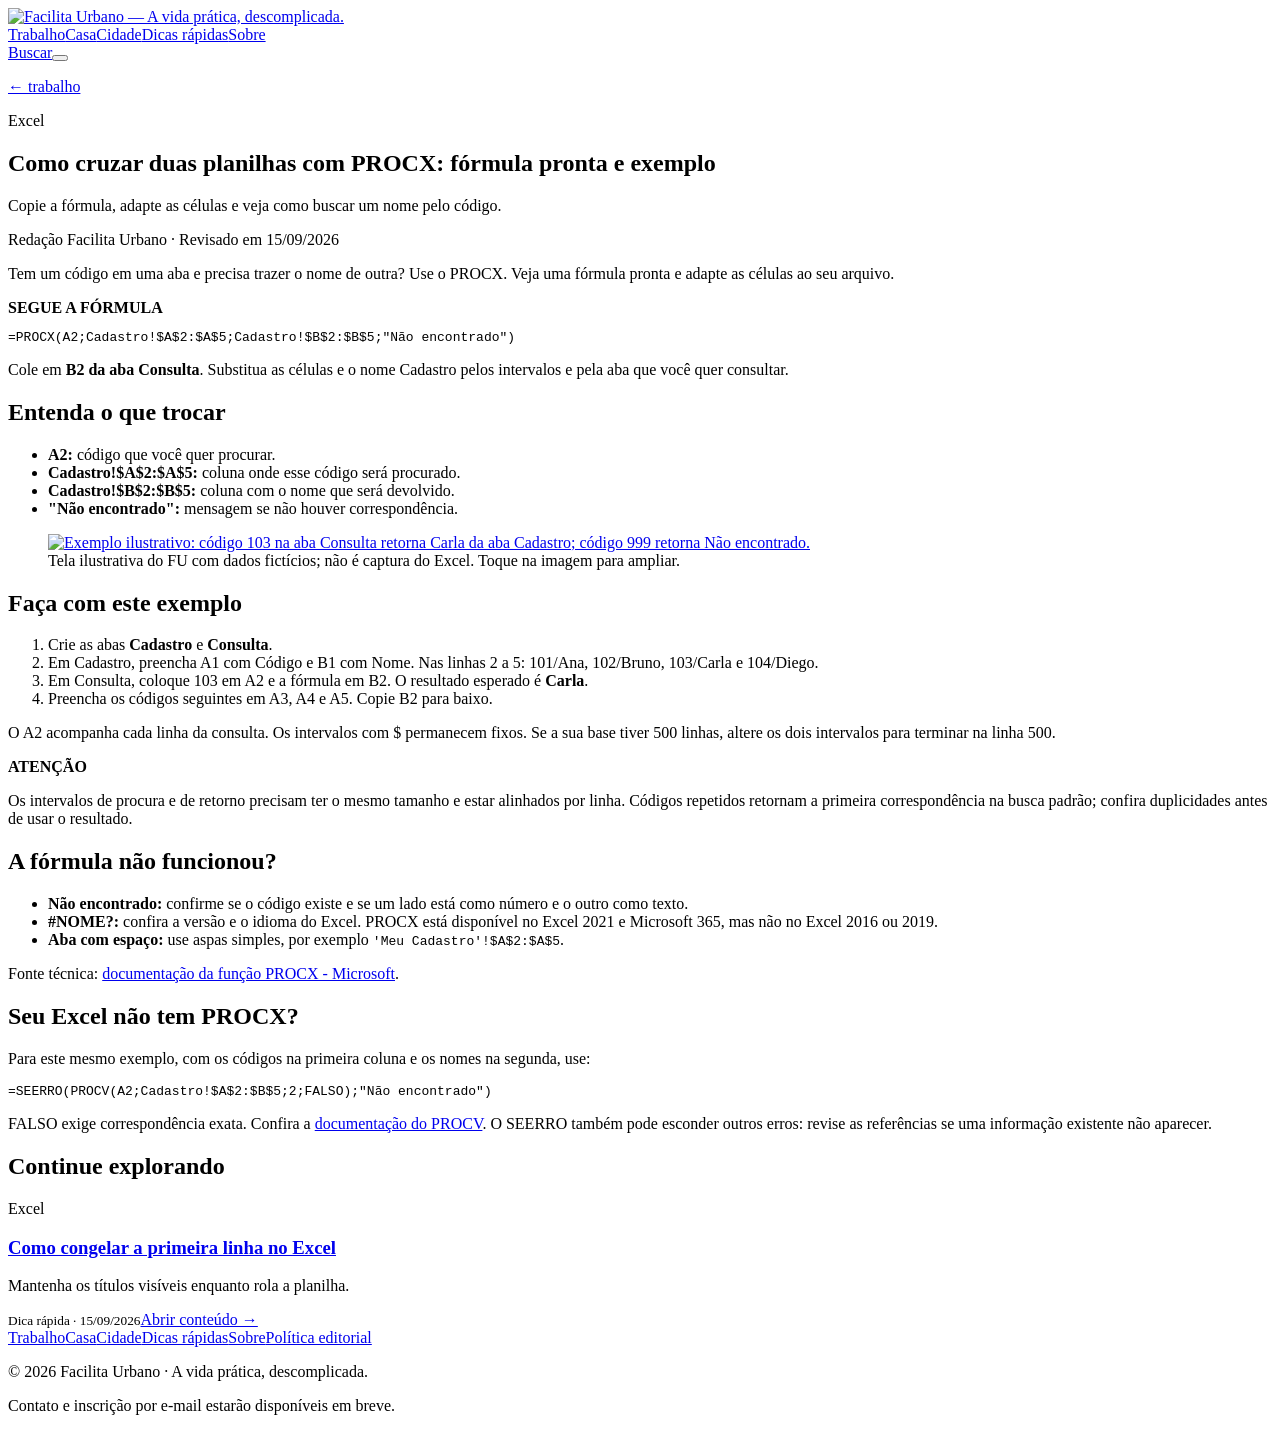
==== artigo.html @ b5207726 "Add files via upload" ====
<!doctype html><html lang="pt-BR"><head><meta charset="utf-8"><meta name="viewport" content="width=device-width,initial-scale=1"><meta name="description" content="Copie a fórmula, adapte as células e veja como buscar um nome pelo código."><title>Como cruzar duas planilhas com PROCX: fórmula pronta e exemplo | Facilita Urbano</title><link rel="preconnect" href="https://fonts.googleapis.com"><link rel="preconnect" href="https://fonts.gstatic.com" crossorigin><link href="https://fonts.googleapis.com/css2?family=Manrope:wght@400;500;600;700;800&display=swap" rel="stylesheet"><link rel="stylesheet" href="assets/style.css"><link rel="stylesheet" href="assets/brand-fix.css"><link rel="stylesheet" href="assets/internal.css"><link rel="icon" href="assets/favicon.svg"><link rel="stylesheet" href="assets/portal.css"><meta name="robots" content="index,follow"><link rel="canonical" href="https://anappcabral.github.io/facilita-urbano/leitura-como-cruzar-duas-planilhas-sem-fazer-tudo-manualmente.html"></head><body><header class="site-header"><a class="brand" href="index.html"><img src="assets/logo-facilita-urbano.png" alt="Facilita Urbano — A vida prática, descomplicada."></a><nav class="desktop-nav" aria-label="Principal"><a href="trabalho.html">Trabalho</a><a href="casa.html">Casa</a><a href="cidade.html">Cidade</a><a href="busca.html?formato=rapido">Dicas rápidas</a><a href="sobre.html">Sobre</a></nav><div class="header-actions"><a href="busca.html" class="search-link">Buscar</a><button class="menu-toggle" aria-label="Abrir menu" aria-expanded="false" aria-controls="mobileMenu"><span></span><span></span></button></div></header><nav id="mobileMenu" class="mobile-menu" aria-label="Menu móvel" hidden><a href="trabalho.html">Trabalho</a><a href="casa.html">Casa</a><a href="cidade.html">Cidade</a><a href="busca.html?formato=rapido">Dicas rápidas</a><a href="sobre.html">Sobre</a></nav><main><section class="article-hero shell"><p><a href="trabalho.html">← trabalho</a></p><span class="tag">Excel</span><h1>Como cruzar duas planilhas com PROCX: fórmula pronta e exemplo</h1><p class="article-deck">Copie a fórmula, adapte as células e veja como buscar um nome pelo código.</p><p>Redação Facilita Urbano · Revisado em 15/09/2026</p></section><div class="shell article-layout"><article class="article-content"><p>Tem um código em uma aba e precisa trazer o nome de outra? Use o PROCX. Veja uma fórmula pronta e adapte as células ao seu arquivo.</p><div class="answer-box"><b>SEGUE A FÓRMULA</b><pre class="codebox"><code>=PROCX(A2;Cadastro!$A$2:$A$5;Cadastro!$B$2:$B$5;"Não encontrado")</code></pre><p>Cole em <strong>B2 da aba Consulta</strong>. Substitua as células e o nome Cadastro pelos intervalos e pela aba que você quer consultar.</p></div><h2>Entenda o que trocar</h2><ul><li><strong>A2:</strong> código que você quer procurar.</li><li><strong>Cadastro!$A$2:$A$5:</strong> coluna onde esse código será procurado.</li><li><strong>Cadastro!$B$2:$B$5:</strong> coluna com o nome que será devolvido.</li><li><strong>"Não encontrado":</strong> mensagem se não houver correspondência.</li></ul><figure><a href="assets/procx-exemplo.png"><img src="assets/procx-exemplo.png" width="1440" height="790" alt="Exemplo ilustrativo: código 103 na aba Consulta retorna Carla da aba Cadastro; código 999 retorna Não encontrado." loading="lazy"></a><figcaption>Tela ilustrativa do FU com dados fictícios; não é captura do Excel. Toque na imagem para ampliar.</figcaption></figure><h2>Faça com este exemplo</h2><ol><li>Crie as abas <strong>Cadastro</strong> e <strong>Consulta</strong>.</li><li>Em Cadastro, preencha A1 com Código e B1 com Nome. Nas linhas 2 a 5: 101/Ana, 102/Bruno, 103/Carla e 104/Diego.</li><li>Em Consulta, coloque 103 em A2 e a fórmula em B2. O resultado esperado é <strong>Carla</strong>.</li><li>Preencha os códigos seguintes em A3, A4 e A5. Copie B2 para baixo.</li></ol><p>O A2 acompanha cada linha da consulta. Os intervalos com $ permanecem fixos. Se a sua base tiver 500 linhas, altere os dois intervalos para terminar na linha 500.</p><div class="callout"><b>ATENÇÃO</b><p>Os intervalos de procura e de retorno precisam ter o mesmo tamanho e estar alinhados por linha. Códigos repetidos retornam a primeira correspondência na busca padrão; confira duplicidades antes de usar o resultado.</p></div><h2>A fórmula não funcionou?</h2><ul><li><strong>Não encontrado:</strong> confirme se o código existe e se um lado está como número e o outro como texto.</li><li><strong>#NOME?:</strong> confira a versão e o idioma do Excel. PROCX está disponível no Excel 2021 e Microsoft 365, mas não no Excel 2016 ou 2019.</li><li><strong>Aba com espaço:</strong> use aspas simples, por exemplo <code>'Meu Cadastro'!$A$2:$A$5</code>.</li></ul><p>Fonte técnica: <a href="https://support.microsoft.com/pt-br/excel/functions/xlookup-function">documentação da função PROCX - Microsoft</a>.</p><h2>Seu Excel não tem PROCX?</h2><p>Para este mesmo exemplo, com os códigos na primeira coluna e os nomes na segunda, use:</p><pre class="codebox"><code>=SEERRO(PROCV(A2;Cadastro!$A$2:$B$5;2;FALSO);"Não encontrado")</code></pre><p>FALSO exige correspondência exata. Confira a <a href="https://support.microsoft.com/pt-br/excel/functions/vlookup-function">documentação do PROCV</a>. O SEERRO também pode esconder outros erros: revise as referências se uma informação existente não aparecer.</p></article><aside><h2>Continue explorando</h2><article class="post-card"><div class="post-body"><span class="tag">Excel</span><h3><a href="leitura-como-congelar-a-primeira-linha.html">Como congelar a primeira linha no Excel</a></h3><p>Mantenha os títulos visíveis enquanto rola a planilha.</p><small>Dica rápida · 15/09/2026</small><a href="leitura-como-congelar-a-primeira-linha.html">Abrir conteúdo →</a></div></article></aside></div></main><footer><div class="shell"><nav class="footer-links" aria-label="Rodapé"><a href="trabalho.html">Trabalho</a><a href="casa.html">Casa</a><a href="cidade.html">Cidade</a><a href="busca.html?formato=rapido">Dicas rápidas</a><a href="sobre.html">Sobre</a><a href="politica-editorial.html">Política editorial</a></nav><p>© 2026 Facilita Urbano · A vida prática, descomplicada.</p><p>Contato e inscrição por e-mail estarão disponíveis em breve.</p></div></footer><script src="assets/portal.js" defer></script></body></html>
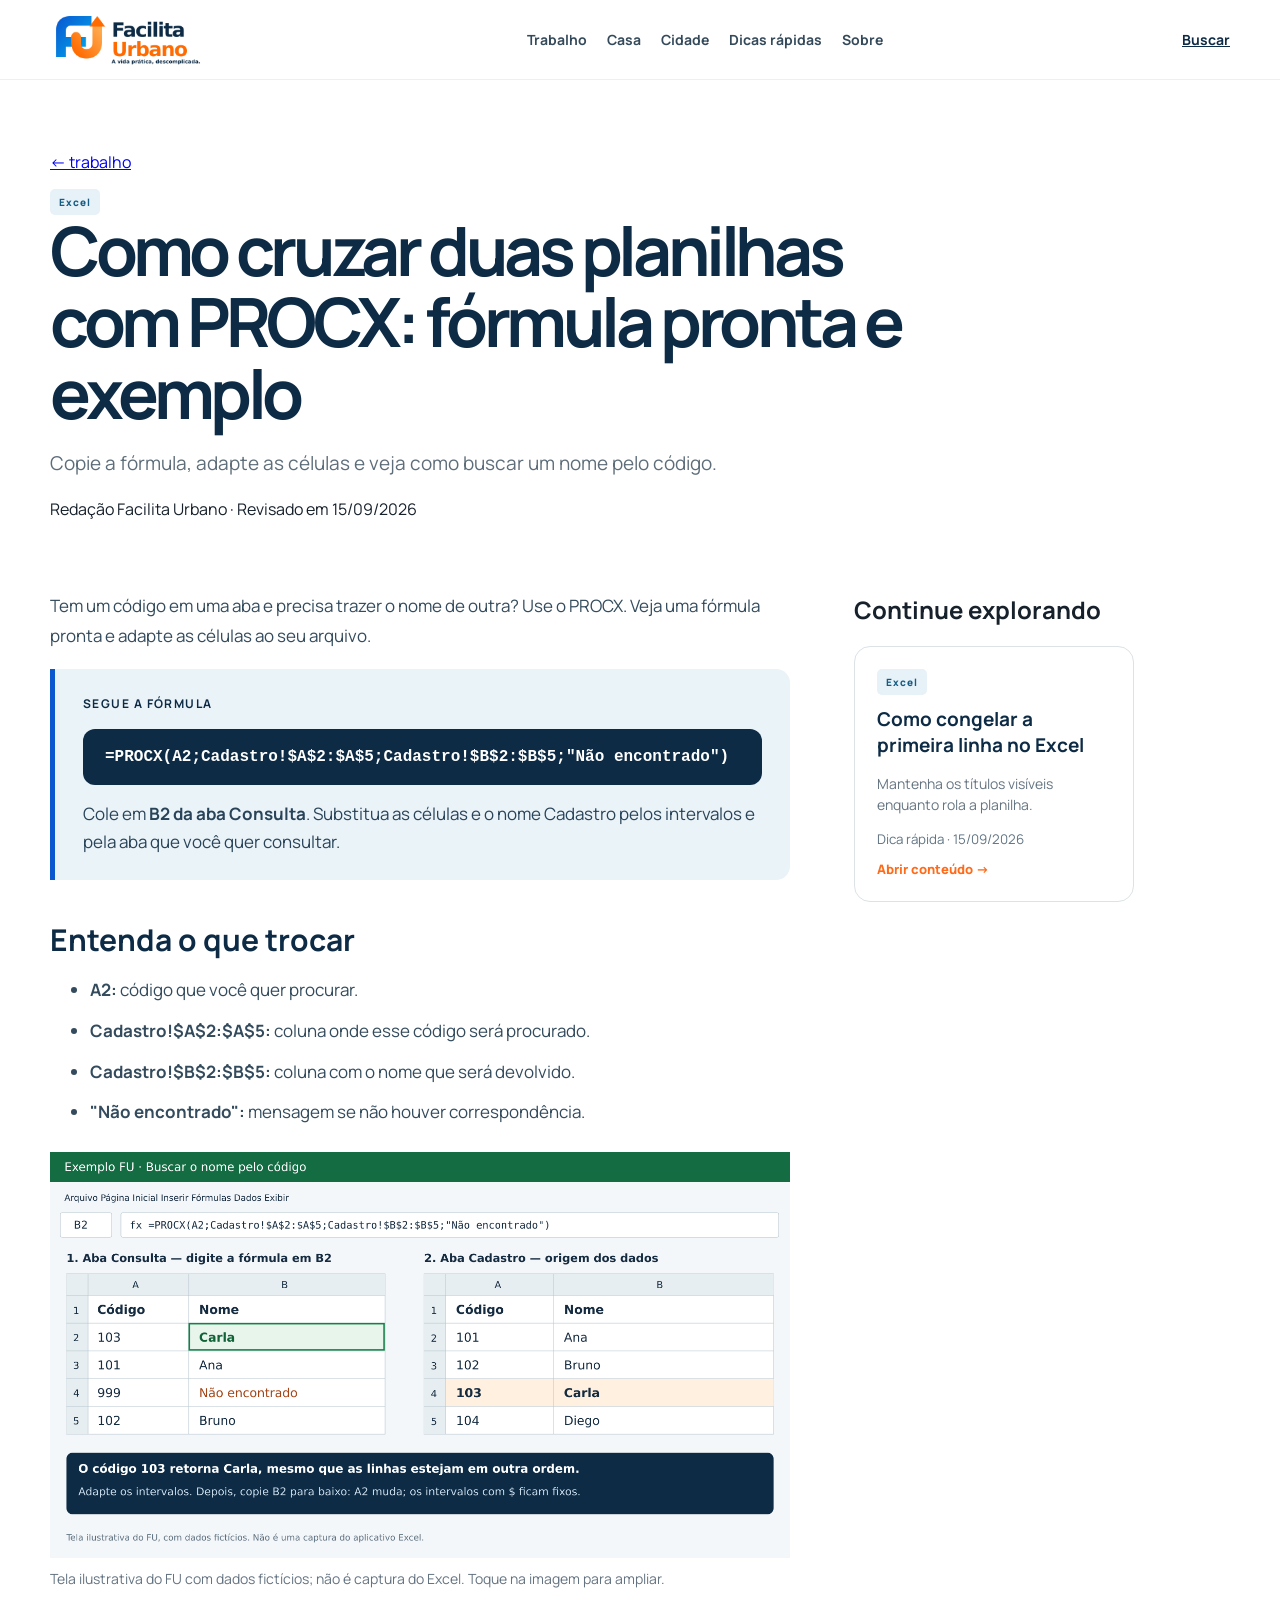
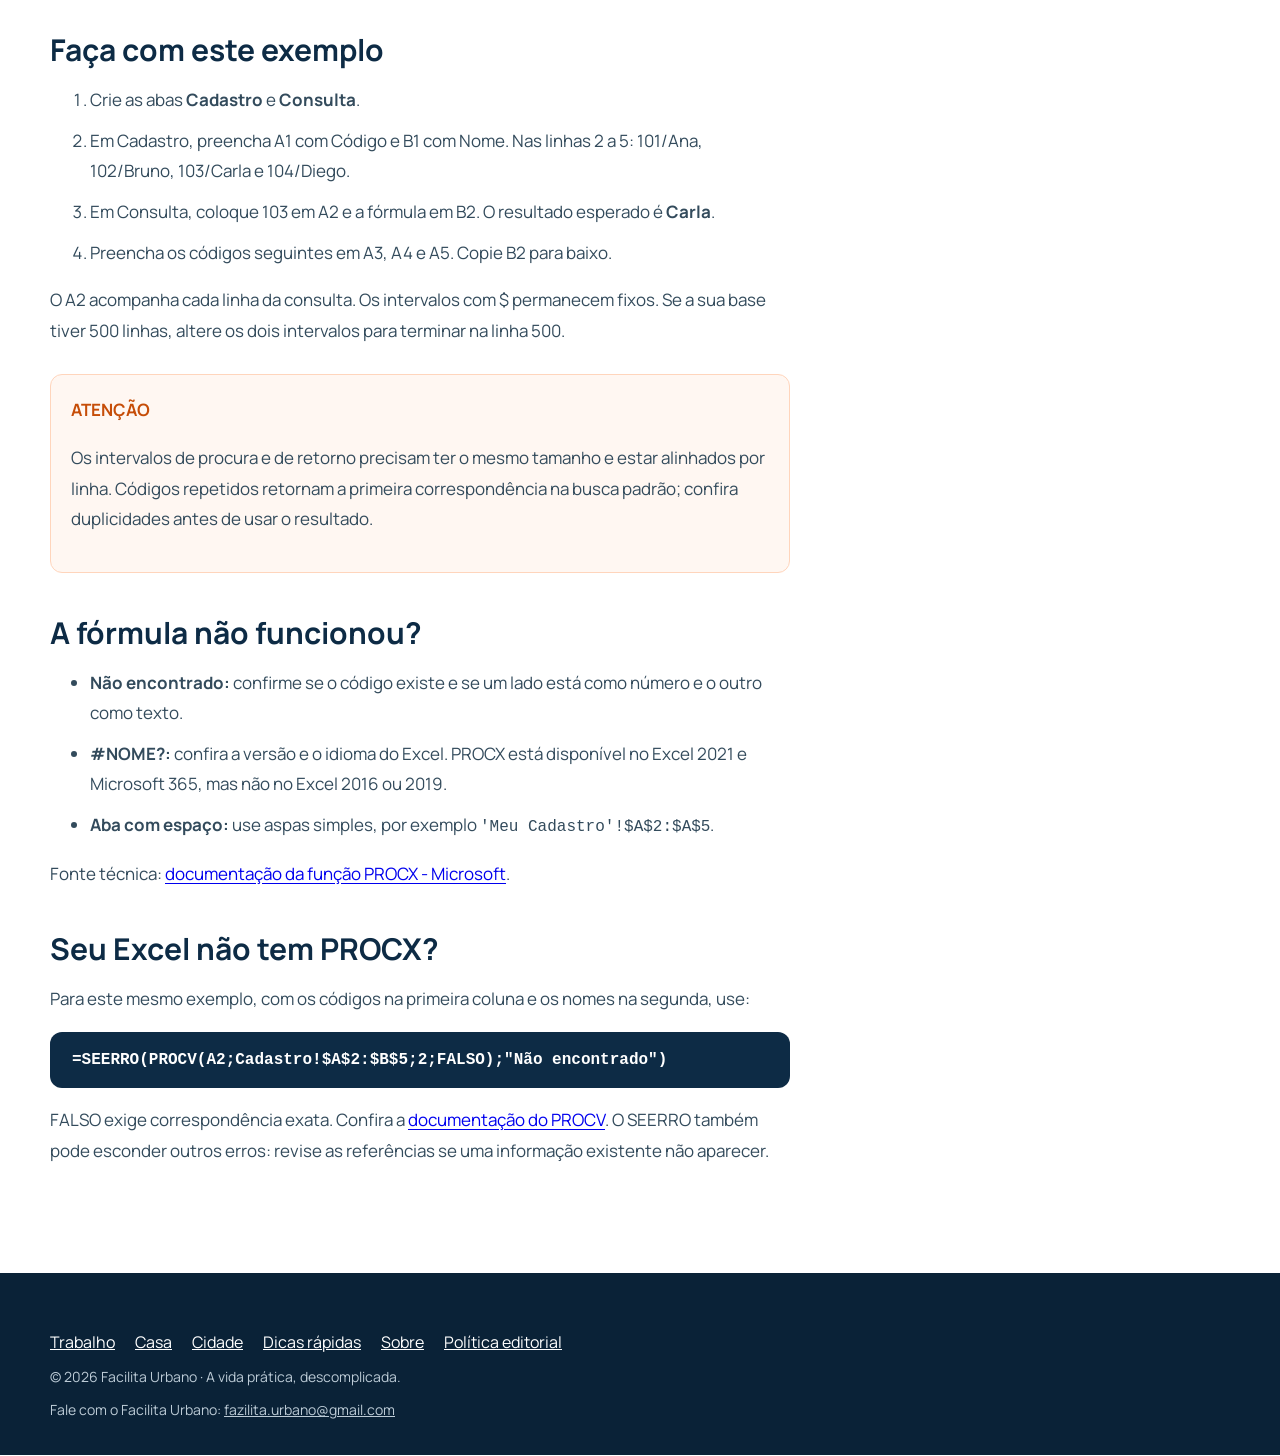
==== commit 705eb524: "Add files via upload" ====
--- a/artigo.html
+++ b/artigo.html
@@ -1 +1 @@
-<!doctype html><html lang="pt-BR"><head><meta charset="utf-8"><meta name="viewport" content="width=device-width,initial-scale=1"><meta name="description" content="Copie a fórmula, adapte as células e veja como buscar um nome pelo código."><title>Como cruzar duas planilhas com PROCX: fórmula pronta e exemplo | Facilita Urbano</title><link rel="preconnect" href="https://fonts.googleapis.com"><link rel="preconnect" href="https://fonts.gstatic.com" crossorigin><link href="https://fonts.googleapis.com/css2?family=Manrope:wght@400;500;600;700;800&display=swap" rel="stylesheet"><link rel="stylesheet" href="assets/style.css"><link rel="stylesheet" href="assets/brand-fix.css"><link rel="stylesheet" href="assets/internal.css"><link rel="icon" href="assets/favicon.svg"><link rel="stylesheet" href="assets/portal.css"><meta name="robots" content="index,follow"><link rel="canonical" href="https://anappcabral.github.io/facilita-urbano/leitura-como-cruzar-duas-planilhas-sem-fazer-tudo-manualmente.html"></head><body><header class="site-header"><a class="brand" href="index.html"><img src="assets/logo-facilita-urbano.png" alt="Facilita Urbano — A vida prática, descomplicada."></a><nav class="desktop-nav" aria-label="Principal"><a href="trabalho.html">Trabalho</a><a href="casa.html">Casa</a><a href="cidade.html">Cidade</a><a href="busca.html?formato=rapido">Dicas rápidas</a><a href="sobre.html">Sobre</a></nav><div class="header-actions"><a href="busca.html" class="search-link">Buscar</a><button class="menu-toggle" aria-label="Abrir menu" aria-expanded="false" aria-controls="mobileMenu"><span></span><span></span></button></div></header><nav id="mobileMenu" class="mobile-menu" aria-label="Menu móvel" hidden><a href="trabalho.html">Trabalho</a><a href="casa.html">Casa</a><a href="cidade.html">Cidade</a><a href="busca.html?formato=rapido">Dicas rápidas</a><a href="sobre.html">Sobre</a></nav><main><section class="article-hero shell"><p><a href="trabalho.html">← trabalho</a></p><span class="tag">Excel</span><h1>Como cruzar duas planilhas com PROCX: fórmula pronta e exemplo</h1><p class="article-deck">Copie a fórmula, adapte as células e veja como buscar um nome pelo código.</p><p>Redação Facilita Urbano · Revisado em 15/09/2026</p></section><div class="shell article-layout"><article class="article-content"><p>Tem um código em uma aba e precisa trazer o nome de outra? Use o PROCX. Veja uma fórmula pronta e adapte as células ao seu arquivo.</p><div class="answer-box"><b>SEGUE A FÓRMULA</b><pre class="codebox"><code>=PROCX(A2;Cadastro!$A$2:$A$5;Cadastro!$B$2:$B$5;"Não encontrado")</code></pre><p>Cole em <strong>B2 da aba Consulta</strong>. Substitua as células e o nome Cadastro pelos intervalos e pela aba que você quer consultar.</p></div><h2>Entenda o que trocar</h2><ul><li><strong>A2:</strong> código que você quer procurar.</li><li><strong>Cadastro!$A$2:$A$5:</strong> coluna onde esse código será procurado.</li><li><strong>Cadastro!$B$2:$B$5:</strong> coluna com o nome que será devolvido.</li><li><strong>"Não encontrado":</strong> mensagem se não houver correspondência.</li></ul><figure><a href="assets/procx-exemplo.png"><img src="assets/procx-exemplo.png" width="1440" height="790" alt="Exemplo ilustrativo: código 103 na aba Consulta retorna Carla da aba Cadastro; código 999 retorna Não encontrado." loading="lazy"></a><figcaption>Tela ilustrativa do FU com dados fictícios; não é captura do Excel. Toque na imagem para ampliar.</figcaption></figure><h2>Faça com este exemplo</h2><ol><li>Crie as abas <strong>Cadastro</strong> e <strong>Consulta</strong>.</li><li>Em Cadastro, preencha A1 com Código e B1 com Nome. Nas linhas 2 a 5: 101/Ana, 102/Bruno, 103/Carla e 104/Diego.</li><li>Em Consulta, coloque 103 em A2 e a fórmula em B2. O resultado esperado é <strong>Carla</strong>.</li><li>Preencha os códigos seguintes em A3, A4 e A5. Copie B2 para baixo.</li></ol><p>O A2 acompanha cada linha da consulta. Os intervalos com $ permanecem fixos. Se a sua base tiver 500 linhas, altere os dois intervalos para terminar na linha 500.</p><div class="callout"><b>ATENÇÃO</b><p>Os intervalos de procura e de retorno precisam ter o mesmo tamanho e estar alinhados por linha. Códigos repetidos retornam a primeira correspondência na busca padrão; confira duplicidades antes de usar o resultado.</p></div><h2>A fórmula não funcionou?</h2><ul><li><strong>Não encontrado:</strong> confirme se o código existe e se um lado está como número e o outro como texto.</li><li><strong>#NOME?:</strong> confira a versão e o idioma do Excel. PROCX está disponível no Excel 2021 e Microsoft 365, mas não no Excel 2016 ou 2019.</li><li><strong>Aba com espaço:</strong> use aspas simples, por exemplo <code>'Meu Cadastro'!$A$2:$A$5</code>.</li></ul><p>Fonte técnica: <a href="https://support.microsoft.com/pt-br/excel/functions/xlookup-function">documentação da função PROCX - Microsoft</a>.</p><h2>Seu Excel não tem PROCX?</h2><p>Para este mesmo exemplo, com os códigos na primeira coluna e os nomes na segunda, use:</p><pre class="codebox"><code>=SEERRO(PROCV(A2;Cadastro!$A$2:$B$5;2;FALSO);"Não encontrado")</code></pre><p>FALSO exige correspondência exata. Confira a <a href="https://support.microsoft.com/pt-br/excel/functions/vlookup-function">documentação do PROCV</a>. O SEERRO também pode esconder outros erros: revise as referências se uma informação existente não aparecer.</p></article><aside><h2>Continue explorando</h2><article class="post-card"><div class="post-body"><span class="tag">Excel</span><h3><a href="leitura-como-congelar-a-primeira-linha.html">Como congelar a primeira linha no Excel</a></h3><p>Mantenha os títulos visíveis enquanto rola a planilha.</p><small>Dica rápida · 15/09/2026</small><a href="leitura-como-congelar-a-primeira-linha.html">Abrir conteúdo →</a></div></article></aside></div></main><footer><div class="shell"><nav class="footer-links" aria-label="Rodapé"><a href="trabalho.html">Trabalho</a><a href="casa.html">Casa</a><a href="cidade.html">Cidade</a><a href="busca.html?formato=rapido">Dicas rápidas</a><a href="sobre.html">Sobre</a><a href="politica-editorial.html">Política editorial</a></nav><p>© 2026 Facilita Urbano · A vida prática, descomplicada.</p><p>Contato e inscrição por e-mail estarão disponíveis em breve.</p></div></footer><script src="assets/portal.js" defer></script></body></html>
+<!doctype html><html lang="pt-BR"><head><meta charset="utf-8"><meta name="viewport" content="width=device-width,initial-scale=1"><meta name="description" content="Copie a fórmula, adapte as células e veja como buscar um nome pelo código."><title>Como cruzar duas planilhas com PROCX: fórmula pronta e exemplo | Facilita Urbano</title><link rel="preconnect" href="https://fonts.googleapis.com"><link rel="preconnect" href="https://fonts.gstatic.com" crossorigin><link href="https://fonts.googleapis.com/css2?family=Manrope:wght@400;500;600;700;800&display=swap" rel="stylesheet"><link rel="stylesheet" href="assets/style.css"><link rel="stylesheet" href="assets/brand-fix.css"><link rel="stylesheet" href="assets/internal.css"><link rel="icon" href="assets/favicon.svg"><link rel="stylesheet" href="assets/portal.css"><meta name="robots" content="index,follow"><link rel="canonical" href="https://anappcabral.github.io/facilita-urbano/leitura-como-cruzar-duas-planilhas-sem-fazer-tudo-manualmente.html"></head><body><header class="site-header"><a class="brand" href="index.html"><img src="assets/logo-facilita-urbano.png" alt="Facilita Urbano — A vida prática, descomplicada."></a><nav class="desktop-nav" aria-label="Principal"><a href="trabalho.html">Trabalho</a><a href="casa.html">Casa</a><a href="cidade.html">Cidade</a><a href="busca.html?formato=rapido">Dicas rápidas</a><a href="sobre.html">Sobre</a></nav><div class="header-actions"><a href="busca.html" class="search-link">Buscar</a><button class="menu-toggle" aria-label="Abrir menu" aria-expanded="false" aria-controls="mobileMenu"><span></span><span></span></button></div></header><nav id="mobileMenu" class="mobile-menu" aria-label="Menu móvel" hidden><a href="trabalho.html">Trabalho</a><a href="casa.html">Casa</a><a href="cidade.html">Cidade</a><a href="busca.html?formato=rapido">Dicas rápidas</a><a href="sobre.html">Sobre</a></nav><main><section class="article-hero shell"><p><a href="trabalho.html">← trabalho</a></p><span class="tag">Excel</span><h1>Como cruzar duas planilhas com PROCX: fórmula pronta e exemplo</h1><p class="article-deck">Copie a fórmula, adapte as células e veja como buscar um nome pelo código.</p><p>Redação Facilita Urbano · Revisado em 15/09/2026</p></section><div class="shell article-layout"><article class="article-content"><p>Tem um código em uma aba e precisa trazer o nome de outra? Use o PROCX. Veja uma fórmula pronta e adapte as células ao seu arquivo.</p><div class="answer-box"><b>SEGUE A FÓRMULA</b><pre class="codebox"><code>=PROCX(A2;Cadastro!$A$2:$A$5;Cadastro!$B$2:$B$5;"Não encontrado")</code></pre><p>Cole em <strong>B2 da aba Consulta</strong>. Substitua as células e o nome Cadastro pelos intervalos e pela aba que você quer consultar.</p></div><h2>Entenda o que trocar</h2><ul><li><strong>A2:</strong> código que você quer procurar.</li><li><strong>Cadastro!$A$2:$A$5:</strong> coluna onde esse código será procurado.</li><li><strong>Cadastro!$B$2:$B$5:</strong> coluna com o nome que será devolvido.</li><li><strong>"Não encontrado":</strong> mensagem se não houver correspondência.</li></ul><figure><a href="assets/procx-exemplo.png"><img src="assets/procx-exemplo.png" width="1440" height="790" alt="Exemplo ilustrativo: código 103 na aba Consulta retorna Carla da aba Cadastro; código 999 retorna Não encontrado." loading="lazy"></a><figcaption>Tela ilustrativa do FU com dados fictícios; não é captura do Excel. Toque na imagem para ampliar.</figcaption></figure><h2>Faça com este exemplo</h2><ol><li>Crie as abas <strong>Cadastro</strong> e <strong>Consulta</strong>.</li><li>Em Cadastro, preencha A1 com Código e B1 com Nome. Nas linhas 2 a 5: 101/Ana, 102/Bruno, 103/Carla e 104/Diego.</li><li>Em Consulta, coloque 103 em A2 e a fórmula em B2. O resultado esperado é <strong>Carla</strong>.</li><li>Preencha os códigos seguintes em A3, A4 e A5. Copie B2 para baixo.</li></ol><p>O A2 acompanha cada linha da consulta. Os intervalos com $ permanecem fixos. Se a sua base tiver 500 linhas, altere os dois intervalos para terminar na linha 500.</p><div class="callout"><b>ATENÇÃO</b><p>Os intervalos de procura e de retorno precisam ter o mesmo tamanho e estar alinhados por linha. Códigos repetidos retornam a primeira correspondência na busca padrão; confira duplicidades antes de usar o resultado.</p></div><h2>A fórmula não funcionou?</h2><ul><li><strong>Não encontrado:</strong> confirme se o código existe e se um lado está como número e o outro como texto.</li><li><strong>#NOME?:</strong> confira a versão e o idioma do Excel. PROCX está disponível no Excel 2021 e Microsoft 365, mas não no Excel 2016 ou 2019.</li><li><strong>Aba com espaço:</strong> use aspas simples, por exemplo <code>'Meu Cadastro'!$A$2:$A$5</code>.</li></ul><p>Fonte técnica: <a href="https://support.microsoft.com/pt-br/excel/functions/xlookup-function">documentação da função PROCX - Microsoft</a>.</p><h2>Seu Excel não tem PROCX?</h2><p>Para este mesmo exemplo, com os códigos na primeira coluna e os nomes na segunda, use:</p><pre class="codebox"><code>=SEERRO(PROCV(A2;Cadastro!$A$2:$B$5;2;FALSO);"Não encontrado")</code></pre><p>FALSO exige correspondência exata. Confira a <a href="https://support.microsoft.com/pt-br/excel/functions/vlookup-function">documentação do PROCV</a>. O SEERRO também pode esconder outros erros: revise as referências se uma informação existente não aparecer.</p></article><aside><h2>Continue explorando</h2><article class="post-card"><div class="post-body"><span class="tag">Excel</span><h3><a href="leitura-como-congelar-a-primeira-linha.html">Como congelar a primeira linha no Excel</a></h3><p>Mantenha os títulos visíveis enquanto rola a planilha.</p><small>Dica rápida · 15/09/2026</small><a href="leitura-como-congelar-a-primeira-linha.html">Abrir conteúdo →</a></div></article></aside></div></main><footer><div class="shell"><nav class="footer-links" aria-label="Rodapé"><a href="trabalho.html">Trabalho</a><a href="casa.html">Casa</a><a href="cidade.html">Cidade</a><a href="busca.html?formato=rapido">Dicas rápidas</a><a href="sobre.html">Sobre</a><a href="politica-editorial.html">Política editorial</a></nav><p>© 2026 Facilita Urbano · A vida prática, descomplicada.</p><p>Fale com o Facilita Urbano: <a href="mailto:fazilita.urbano@gmail.com" style="color:inherit;text-decoration:underline;overflow-wrap:anywhere">fazilita.urbano@gmail.com</a></p></div></footer><script src="assets/portal.js" defer></script></body></html>
--- a/assets/style.css
+++ b/assets/style.css
@@ -0,0 +1 @@
+:root{--navy:#0d2b45;--navy2:#133b5c;--orange:#ff6b19;--ink:#17212b;--muted:#647381;--cream:#f6f7f4;--line:#dce2e5;--teal:#087e82;--white:#fff;--radius:18px;--shadow:0 24px 70px rgba(13,43,69,.12)}*{box-sizing:border-box}html{scroll-behavior:smooth}body{margin:0;font-family:Manrope,Arial,sans-serif;color:var(--ink);background:#fff;font-size:16px}.shell{width:min(1180px,calc(100% - 48px));margin-inline:auto}.site-header{height:80px;display:flex;align-items:center;justify-content:space-between;padding:0 max(24px,calc((100vw - 1180px)/2));border-bottom:1px solid #edf0f1;position:sticky;top:0;background:rgba(255,255,255,.94);backdrop-filter:blur(14px);z-index:30}.brand{display:flex;align-items:center;gap:10px;text-decoration:none;color:var(--navy)}.brand-mark{width:38px;height:38px;border-radius:10px;background:var(--navy);display:grid;place-items:center;position:relative;color:#fff;font-weight:800;font-size:21px}.brand-mark i{position:absolute;width:0;height:0;border-top:5px solid transparent;border-bottom:5px solid transparent;border-left:8px solid var(--orange);right:5px;bottom:6px}.brand-name{font-weight:800;letter-spacing:-.04em;font-size:18px}.brand-name b{color:var(--orange)}.desktop-nav{display:flex;gap:34px}.desktop-nav a{font-size:14px;font-weight:700;color:#34495a;text-decoration:none}.desktop-nav a:hover{color:var(--orange)}.header-actions{display:flex;align-items:center;gap:12px}.icon-button,.menu-toggle{background:none;border:0;cursor:pointer}.icon-button svg{width:22px;fill:none;stroke:var(--navy);stroke-width:2}.menu-toggle{display:none;width:36px;height:36px}.menu-toggle span{display:block;width:22px;height:2px;background:var(--navy);margin:5px}.mobile-menu{position:fixed;top:80px;left:0;right:0;z-index:29;background:white;padding:18px 24px 28px;box-shadow:0 20px 50px rgba(0,0,0,.12)}.mobile-menu a{display:block;color:var(--navy);font-weight:700;text-decoration:none;padding:13px 0;border-bottom:1px solid var(--line)}.hero{display:grid;grid-template-columns:1.08fr .92fr;min-height:590px;align-items:center;gap:52px;padding-block:70px}.eyebrow,.kicker{font-size:12px;font-weight:800;letter-spacing:.14em;color:var(--navy)}.eyebrow{display:flex;align-items:center;gap:9px}.eyebrow i{width:22px;height:3px;background:var(--orange)}h1{font-size:clamp(52px,6vw,82px);line-height:.98;letter-spacing:-.065em;margin:20px 0 24px;color:var(--navy)}h1 em{font-style:normal;color:var(--orange)}.hero-copy>p{font-size:19px;line-height:1.65;color:#586978;max-width:620px}.search{height:62px;border:1px solid var(--line);border-radius:12px;display:flex;align-items:center;padding:6px 7px 6px 18px;margin-top:30px;box-shadow:0 12px 38px rgba(13,43,69,.08);background:white}.search svg{width:21px;fill:none;stroke:#82909b;stroke-width:2;flex:none}.search input{border:0;outline:0;width:100%;padding:0 13px;font:500 15px Manrope;color:var(--ink)}.search button{height:48px;border:0;border-radius:9px;padding:0 25px;background:var(--orange);color:#fff;font:800 14px Manrope;cursor:pointer}.search button:hover{background:#e75c10}.popular{display:flex;flex-wrap:wrap;gap:7px;align-items:center;margin-top:14px;font-size:12px;color:#83909a}.popular button{border:0;background:#f1f4f5;color:#536573;border-radius:20px;padding:7px 10px;font:600 11px Manrope;cursor:pointer}.hero-art{height:440px;border-radius:28px;background:var(--navy);position:relative;overflow:hidden;box-shadow:var(--shadow)}.hero-art:before{content:"";position:absolute;width:400px;height:400px;border:1px solid rgba(255,255,255,.1);border-radius:50%;right:-180px;top:-120px}.hero-art:after{content:"";position:absolute;inset:0;background:linear-gradient(125deg,transparent 45%,rgba(255,107,25,.08))}.route{position:absolute;inset:0;z-index:1;background:linear-gradient(135deg,transparent 0 27%,rgba(255,255,255,.13) 27.2% 27.5%,transparent 27.7% 100%)}.route:after{content:"";position:absolute;width:250px;height:180px;border-right:2px solid rgba(255,255,255,.16);border-bottom:2px solid rgba(255,255,255,.16);border-radius:0 0 80px 0;left:110px;top:92px;transform:rotate(-8deg)}.route-dot{position:absolute;width:10px;height:10px;border:2px solid white;border-radius:50%;background:var(--orange)}.route-dot.one{left:90px;top:92px}.route-dot.two{left:270px;top:220px}.route-dot.three{right:48px;bottom:70px}.float-card{position:absolute;z-index:2;width:180px;padding:20px;border-radius:15px;background:#fff;box-shadow:0 15px 40px rgba(0,0,0,.22)}.float-card small{font-size:10px;font-weight:800;letter-spacing:.14em}.float-card strong{display:block;font-size:21px;line-height:1.15;color:var(--navy);margin-top:8px}.float-card>span{position:absolute;right:16px;top:17px;color:var(--orange);font-size:22px}.work-card{left:35px;top:36px;transform:rotate(-3deg)}.home-card{right:28px;top:150px;transform:rotate(3deg)}.city-card{left:70px;bottom:30px;transform:rotate(1deg)}.home-card small{color:var(--orange)}.city-card small{color:var(--teal)}.stamp{position:absolute;z-index:3;right:48px;bottom:35px;width:100px;height:100px;border-radius:50%;border:1px solid rgba(255,255,255,.38);color:#fff;display:grid;place-content:center;text-align:center;transform:rotate(-8deg);font-size:20px}.stamp b{font-size:9px;letter-spacing:.1em;line-height:1.4}.resolve{padding:90px 0}.section-heading{display:flex;align-items:end;justify-content:space-between;margin-bottom:30px}.section-heading h2,.quick-intro h2,.promise h2{font-size:40px;letter-spacing:-.045em;color:var(--navy);margin:7px 0 0}.section-heading>a{color:var(--navy);text-decoration:none;font-size:13px;font-weight:800}.section-heading>a span{color:var(--orange);margin-left:8px}.featured-grid{display:grid;grid-template-columns:1.55fr 1fr;gap:22px}.feature-main{border:1px solid var(--line);border-radius:var(--radius);overflow:hidden;background:white}.visual{height:255px;background:#eaf2f5;position:relative;overflow:hidden}.spreadsheet-visual{background:linear-gradient(135deg,#dcebef,#f0f4f1)}.cells{position:absolute;inset:48px 30px 22px;background:repeating-linear-gradient(0deg,transparent 0 27px,rgba(13,43,69,.14) 28px),repeating-linear-gradient(90deg,transparent 0 80px,rgba(13,43,69,.14) 81px);transform:perspective(500px) rotateX(12deg) rotateZ(-3deg)}.formula{position:absolute;z-index:2;top:35px;left:45px;background:var(--navy);color:#fff;border-radius:7px;padding:10px 14px;font:700 16px monospace;box-shadow:0 8px 20px rgba(0,0,0,.17)}.visual>b{position:absolute;z-index:2;right:25px;bottom:22px;background:var(--orange);color:white;padding:8px 10px;border-radius:6px;font-size:10px;letter-spacing:.08em}.feature-copy{padding:25px 28px}.tag{display:inline-block;color:#175c83;background:#e6f1f8;padding:6px 9px;border-radius:5px;font-size:10px;font-weight:800;letter-spacing:.1em}.tag.orange{color:#a13b00;background:#fff0e7}.tag.teal{color:#05676b;background:#e3f3f2}.feature-copy h3{font-size:25px;line-height:1.25;letter-spacing:-.03em;margin:14px 0 8px;color:var(--navy)}.feature-copy p{font-size:14px;color:var(--muted);line-height:1.6}.meta{display:flex;justify-content:space-between;margin-top:20px;font-size:12px;color:#87939b}.meta a,.read{font-weight:800;color:var(--orange);text-decoration:none}.side-stack{display:grid;gap:22px}.feature-side{display:grid;grid-template-columns:41% 1fr;border:1px solid var(--line);border-radius:var(--radius);overflow:hidden;min-height:225px}.mini-visual{position:relative;background:#f5ede5;overflow:hidden}.feature-side>div:last-child{padding:22px 18px}.feature-side h3{font-size:18px;line-height:1.35;letter-spacing:-.025em;color:var(--navy);margin:12px 0 22px}.shelf:before,.shelf:after,.shelf i{content:"";position:absolute;background:#c2753e;box-shadow:0 5px 10px rgba(0,0,0,.12)}.shelf:before{width:110px;height:11px;left:15px;top:65px;transform:rotate(-5deg)}.shelf:after{width:110px;height:11px;left:27px;top:125px;transform:rotate(3deg)}.shelf i{width:12px;height:60px;left:35px;top:69px}.shelf i:nth-child(2){left:105px}.shelf i:nth-child(3){width:45px;height:40px;border-radius:50%;background:#ff6b19;left:54px;top:25px}.map{background:#dcefee}.map:before{content:"";position:absolute;inset:-20px;background:repeating-linear-gradient(30deg,transparent 0 35px,rgba(8,126,130,.16) 36px 39px),repeating-linear-gradient(120deg,transparent 0 45px,rgba(13,43,69,.1) 46px 48px)}.map span{position:absolute;left:50%;top:45%;transform:translate(-50%,-50%);width:55px;height:55px;background:var(--teal);border-radius:50% 50% 50% 5px;rotate:-45deg;color:#fff;display:grid;place-items:center;font-weight:800}.map span::first-letter{rotate:45deg}.editorials{display:grid;grid-template-columns:repeat(3,1fr);gap:18px;padding-bottom:90px}.editorial{min-height:335px;padding:32px;border-radius:20px;color:#fff;position:relative;overflow:hidden}.editorial:after{content:"";position:absolute;width:170px;height:170px;border-radius:50%;border:1px solid rgba(255,255,255,.15);right:-70px;bottom:-70px}.editorial.work{background:#174e78}.editorial.home{background:#e85f16}.editorial.city{background:#087e82}.editorial-icon{display:grid;place-items:center;width:50px;height:50px;border:1px solid rgba(255,255,255,.35);border-radius:14px;font-size:26px;margin-bottom:44px}.editorial small{font-size:10px;letter-spacing:.15em;font-weight:800}.editorial h2{font-size:27px;letter-spacing:-.035em;margin:8px 0}.editorial p{font-size:13px;line-height:1.6;color:rgba(255,255,255,.8);min-height:62px}.editorial a{display:inline-flex;gap:15px;margin-top:22px;color:#fff;text-decoration:none;font-size:12px;font-weight:800}.quick-section{background:var(--navy);color:#fff}.quick-wrap{display:grid;grid-template-columns:.75fr 1.25fr;gap:85px;padding-block:82px}.bolt{display:block;font-size:27px;margin-bottom:14px}.kicker.light{color:#9fb3c3}.quick-intro h2{color:#fff;line-height:1.08}.quick-intro p{color:#aebdca;line-height:1.65;font-size:14px}.quick-intro a{display:inline-block;color:#fff;text-decoration:none;border-bottom:2px solid var(--orange);padding-bottom:6px;margin-top:20px;font-size:12px;font-weight:800}.quick-list a{min-height:102px;display:grid;grid-template-columns:115px 1fr 25px;align-items:center;border-top:1px solid rgba(255,255,255,.16);color:#fff;text-decoration:none}.quick-list a:last-child{border-bottom:1px solid rgba(255,255,255,.16)}.quick-list span{display:flex;align-items:center;gap:14px}.quick-list b{color:var(--orange);font-size:13px}.quick-list small{font-size:9px;color:#8fa4b4;font-weight:700;letter-spacing:.08em}.quick-list strong{font-size:17px;font-weight:600}.quick-list i{font-style:normal;color:var(--orange);font-size:22px}.promise{display:grid;grid-template-columns:105px 1fr 1fr .9fr;gap:34px;align-items:center;padding-block:85px}.promise-mark{width:90px;height:90px;border-radius:22px;background:var(--orange);color:#fff;display:grid;place-items:center;font-size:28px;font-weight:800;transform:rotate(-4deg)}.promise h2{font-size:34px}.promise>p{font-size:14px;color:var(--muted);line-height:1.7}.checks{display:grid;gap:10px}.checks span{font-size:13px;font-weight:700;color:var(--navy)}.checks span::first-letter{color:var(--orange)}footer{background:#0a2237;color:#fff;padding:58px 0 22px}.footer-grid{display:grid;grid-template-columns:1.7fr .7fr .8fr 1fr;gap:55px}.footer-brand{color:#fff}.footer-grid>div:first-child p{color:#93a7b6;font-size:13px}.footer-grid>div{display:flex;flex-direction:column;gap:10px}.footer-grid b{font-size:10px;letter-spacing:.13em}.footer-grid a{color:#aab9c5;text-decoration:none;font-size:12px}.footer-grid p{color:#aab9c5;font-size:12px;margin:0}.footer-grid button{margin-top:7px;background:transparent;border:1px solid #50677a;border-radius:8px;color:#fff;padding:11px 15px;text-align:left;font:700 12px Manrope}.footer-bottom{border-top:1px solid #294257;margin-top:45px;padding-top:20px;display:flex;justify-content:space-between;color:#73899a;font-size:10px}.toast{position:fixed;left:50%;bottom:24px;transform:translate(-50%,30px);background:var(--ink);color:#fff;border-radius:9px;padding:12px 18px;font-size:13px;opacity:0;pointer-events:none;transition:.25s;z-index:50}.toast.show{opacity:1;transform:translate(-50%,0)}@media(max-width:900px){.desktop-nav{display:none}.menu-toggle{display:block}.hero{grid-template-columns:1fr;padding-block:55px}.hero-art{height:390px}.featured-grid{grid-template-columns:1fr}.editorials{grid-template-columns:1fr}.editorial{min-height:260px}.quick-wrap{grid-template-columns:1fr;gap:40px}.promise{grid-template-columns:90px 1fr}.promise>p,.checks{grid-column:2}.footer-grid{grid-template-columns:1.4fr 1fr 1fr}.footer-grid>div:last-child{grid-column:1/-1}}@media(max-width:600px){.shell{width:min(100% - 32px,1180px)}.site-header{height:68px;padding:0 16px}.brand-mark{width:34px;height:34px}.brand-name{font-size:15px}.mobile-menu{top:68px}.hero{padding-block:42px;gap:35px}.eyebrow{font-size:10px}h1{font-size:48px;margin-top:16px}.hero-copy>p{font-size:16px}.search{height:58px}.search button{padding:0 17px}.popular{display:none}.hero-art{height:350px}.float-card{width:150px;padding:16px}.float-card strong{font-size:18px}.work-card{left:18px;top:27px}.home-card{right:14px;top:135px}.city-card{left:31px;bottom:24px}.stamp{right:20px;bottom:25px;width:83px;height:83px}.resolve{padding:65px 0}.section-heading h2,.quick-intro h2{font-size:33px}.section-heading>a{font-size:11px}.visual{height:210px}.feature-copy h3{font-size:21px}.feature-side{grid-template-columns:36% 1fr;min-height:200px}.feature-side h3{font-size:16px}.editorials{padding-bottom:65px}.quick-wrap{padding-block:65px}.quick-list a{grid-template-columns:82px 1fr 20px;min-height:112px}.quick-list span{display:grid;gap:3px}.quick-list strong{font-size:14px;line-height:1.4}.promise{grid-template-columns:1fr;padding-block:65px}.promise-mark{width:70px;height:70px}.promise>div,.promise>p,.checks{grid-column:1}.promise h2{font-size:31px}.footer-grid{grid-template-columns:1fr 1fr;gap:35px}.footer-grid>div:first-child,.footer-grid>div:last-child{grid-column:1/-1}.footer-bottom{gap:15px;flex-direction:column}}
--- a/assets/brand-fix.css
+++ b/assets/brand-fix.css
@@ -0,0 +1,26 @@
+.brand{display:flex;align-items:center;text-decoration:none;color:#0d2b45}
+.brand img{display:block;width:190px;height:62px;object-fit:contain;object-position:left center}
+.site-header .brand{height:68px;overflow:hidden}
+.site-header .brand img{width:178px}
+.footer-brand{background:#fff;border-radius:10px;padding:5px 8px;width:max-content}
+.footer-brand img{width:160px;height:58px}
+.stamp-img{position:absolute;z-index:4;right:32px;bottom:24px;width:116px;height:136px;object-fit:contain}
+.promise-seal{width:105px;height:120px;object-fit:contain}
+@media(max-width:600px){
+  .site-header .brand img{width:145px}
+  .stamp-img{right:14px;bottom:18px;width:88px;height:104px}
+  .promise-seal{width:95px}
+  .promise>img{grid-column:1}
+}
+
+/* Preserve the approved seal on the dark hero background. */
+.hero-art .stamp-img {
+  background: #fff !important;
+  border-radius: 14px;
+  padding: 8px;
+  height: auto;
+  object-fit: contain;
+  filter: none !important;
+  mix-blend-mode: normal;
+  opacity: 1;
+}
--- a/assets/internal.css
+++ b/assets/internal.css
@@ -0,0 +1 @@
+.page-hero{padding:68px 0 52px;background:#f5f8fa;border-bottom:1px solid #dde5e9}.page-hero .crumb,.article-hero .crumb{font-size:12px;font-weight:700;color:#72818d;margin-bottom:22px}.page-hero h1,.article-hero h1{font-size:clamp(44px,6vw,72px);margin:0 0 18px}.page-hero p{font-size:18px;line-height:1.65;color:#5e6e7b;max-width:680px}.topic-pills{display:flex;gap:9px;flex-wrap:wrap;margin-top:28px}.topic-pills a{border:1px solid #cfdae0;background:#fff;border-radius:999px;padding:9px 14px;color:#324b5d;text-decoration:none;font-size:13px;font-weight:700}.listing{padding:62px 0 90px}.listing-head{display:flex;justify-content:space-between;align-items:end;margin-bottom:25px}.listing-head h2{font-size:34px;color:#0d2b45;margin:0}.listing-head select{border:1px solid #d6dfe3;border-radius:9px;padding:10px 14px;background:#fff;color:#405463;font:600 13px Manrope}.article-grid{display:grid;grid-template-columns:repeat(3,1fr);gap:20px}.post-card{border:1px solid #dce2e5;border-radius:16px;overflow:hidden;background:#fff}.post-art{height:170px;position:relative;background:#dcebf1}.post-art:before{content:"";position:absolute;inset:24px;border-radius:12px;background:linear-gradient(135deg,rgba(255,255,255,.8),rgba(255,255,255,.15));border:1px solid rgba(13,43,69,.12)}.post-art.orange{background:#fbe5d8}.post-art.teal{background:#dcefed}.post-body{padding:22px}.post-body h3{font-size:19px;line-height:1.35;color:#0d2b45;margin:12px 0 8px}.post-body p{font-size:14px;line-height:1.55;color:#657582}.post-body a{display:inline-block;margin-top:12px;color:#ff6b19;text-decoration:none;font-weight:800;font-size:13px}.category-work .page-hero{background:linear-gradient(110deg,#eff6fb,#fff)}.category-home .page-hero{background:linear-gradient(110deg,#fff1e8,#fff)}.category-city .page-hero{background:linear-gradient(110deg,#e8f6f4,#fff)}.article-hero{padding:55px 0 38px}.article-hero h1{max-width:900px;font-size:clamp(40px,5.5vw,68px);line-height:1.05}.article-deck{font-size:19px;line-height:1.6;color:#5d6d79;max-width:770px}.article-meta{display:flex;gap:22px;flex-wrap:wrap;margin-top:25px;font-size:13px;color:#73818b}.answer-box{background:#eaf3f8;border-left:5px solid #0b57d0;border-radius:0 14px 14px 0;padding:24px 28px;margin:12px 0 38px}.answer-box b{display:block;color:#0d2b45;font-size:12px;letter-spacing:.12em;margin-bottom:8px}.answer-box p{font-size:17px;line-height:1.65;margin:0;color:#294459}.article-layout{display:grid;grid-template-columns:minmax(0,740px) 280px;gap:64px;padding-bottom:90px}.article-content{font-size:17px;line-height:1.8;color:#334b5c}.article-content h2{font-size:30px;line-height:1.2;color:#0d2b45;margin:42px 0 15px}.article-content h3{font-size:21px;color:#0d2b45;margin-top:30px}.codebox{background:#0d2b45;color:#fff;padding:19px 22px;border-radius:12px;font:600 15px monospace;overflow:auto}.callout{border:1px solid #ffd5bc;background:#fff7f2;border-radius:12px;padding:20px;margin:28px 0}.callout b{color:#c64d08}.article-sidebar{position:sticky;top:105px;align-self:start}.toc{border:1px solid #dce2e5;border-radius:14px;padding:22px}.toc b{display:block;color:#0d2b45;margin-bottom:12px}.toc a{display:block;color:#5b6e7c;text-decoration:none;font-size:13px;padding:8px 0;border-bottom:1px solid #edf0f2}.side-seal{display:block;width:130px;margin:28px auto}.simple-footer{margin-top:0}@media(max-width:850px){.article-grid{grid-template-columns:1fr 1fr}.article-layout{grid-template-columns:1fr}.article-sidebar{position:static}.toc{display:none}}@media(max-width:580px){.page-hero{padding:44px 0 38px}.page-hero p,.article-deck{font-size:16px}.article-grid{grid-template-columns:1fr}.listing{padding-top:45px}.listing-head{align-items:start;gap:16px;flex-direction:column}.article-hero{padding-top:40px}.article-meta{gap:10px}.answer-box{padding:20px}.article-layout{padding-bottom:65px}.article-content{font-size:16px}}
--- a/assets/portal.css
+++ b/assets/portal.css
@@ -0,0 +1,6 @@
+[hidden]{display:none!important}.preview-note{background:#fff3e8;color:#763600;margin:0;padding:10px 24px;text-align:center;font-size:14px}.search-link{color:var(--navy);font-weight:700;font-size:14px}.footer-links{display:flex;flex-wrap:wrap;gap:20px}.footer-links a{color:white}footer p{font-size:14px;color:#bccbd6}.catalog-controls{display:flex;align-items:end;gap:12px;flex-wrap:wrap;margin:0 0 24px}.catalog-controls label{display:grid;gap:7px;font-size:14px;font-weight:700;color:var(--navy);flex:1 1 150px}.catalog-controls input,.catalog-controls select,.catalog-controls button{font:inherit;min-height:44px;border:1px solid #b8c7d0;border-radius:8px;padding:10px;background:white;max-width:100%;min-width:0}.catalog-controls button{cursor:pointer;color:var(--navy)}.catalog-controls button[type=submit]{background:var(--navy);color:white}.post-body h3 a{font:inherit;margin:0;color:var(--navy)}.post-body small{display:block;color:#617584}.empty-results{grid-column:1/-1;padding:30px;border:1px solid #dce2e5;border-radius:12px}.desktop-nav{gap:20px}.article-layout aside .post-card{margin:16px 0}.article-content{overflow-wrap:anywhere}.codebox{max-width:100%}:focus-visible{outline:3px solid #ff6b19;outline-offset:4px}.brand img{max-width:100%}@media(max-width:1000px){.desktop-nav{display:none}.menu-toggle{display:block}}@media(max-width:600px){.catalog-controls label{flex-basis:100%}.preview-note{font-size:13px}.search-link{font-size:14px}.site-header .brand img{width:140px}.site-header{gap:8px}}
+
+/* Comparative editorial tables: scroll within the article on narrow screens. */
+.article-layout>*{min-width:0}.table-scroll{max-width:100%;overflow-x:auto;margin:24px 0;border:1px solid #dce2e5;border-radius:10px;overscroll-behavior-x:contain}.table-scroll table{width:100%;min-width:540px;border-collapse:collapse;font-size:1rem;line-height:1.55}.table-scroll caption{text-align:left;padding:16px;font-weight:700;color:var(--navy);background:#f2f6f9}.table-scroll th,.table-scroll td{padding:13px 16px;text-align:left;vertical-align:top;border-bottom:1px solid #e1e7eb}.table-scroll thead th{background:var(--navy);color:white}.table-scroll tbody th{font-weight:700}.table-scroll tbody tr:nth-child(even){background:#f6f8fa}.article-content blockquote{margin:24px 0;padding:18px 22px;border-left:4px solid #ff6b19;background:#fff5ed}.article-content li{margin:10px 0}.article-content a{text-decoration:underline;text-underline-offset:3px}
+
+.article-content figure{margin:24px 0}.article-content figure img{max-width:100%;height:auto;display:block}.article-content figcaption{font-size:14px;line-height:1.6;color:#647381;margin-top:10px}.article-content pre{white-space:pre-wrap;overflow-wrap:anywhere}.article-content code{font-size:1rem}
